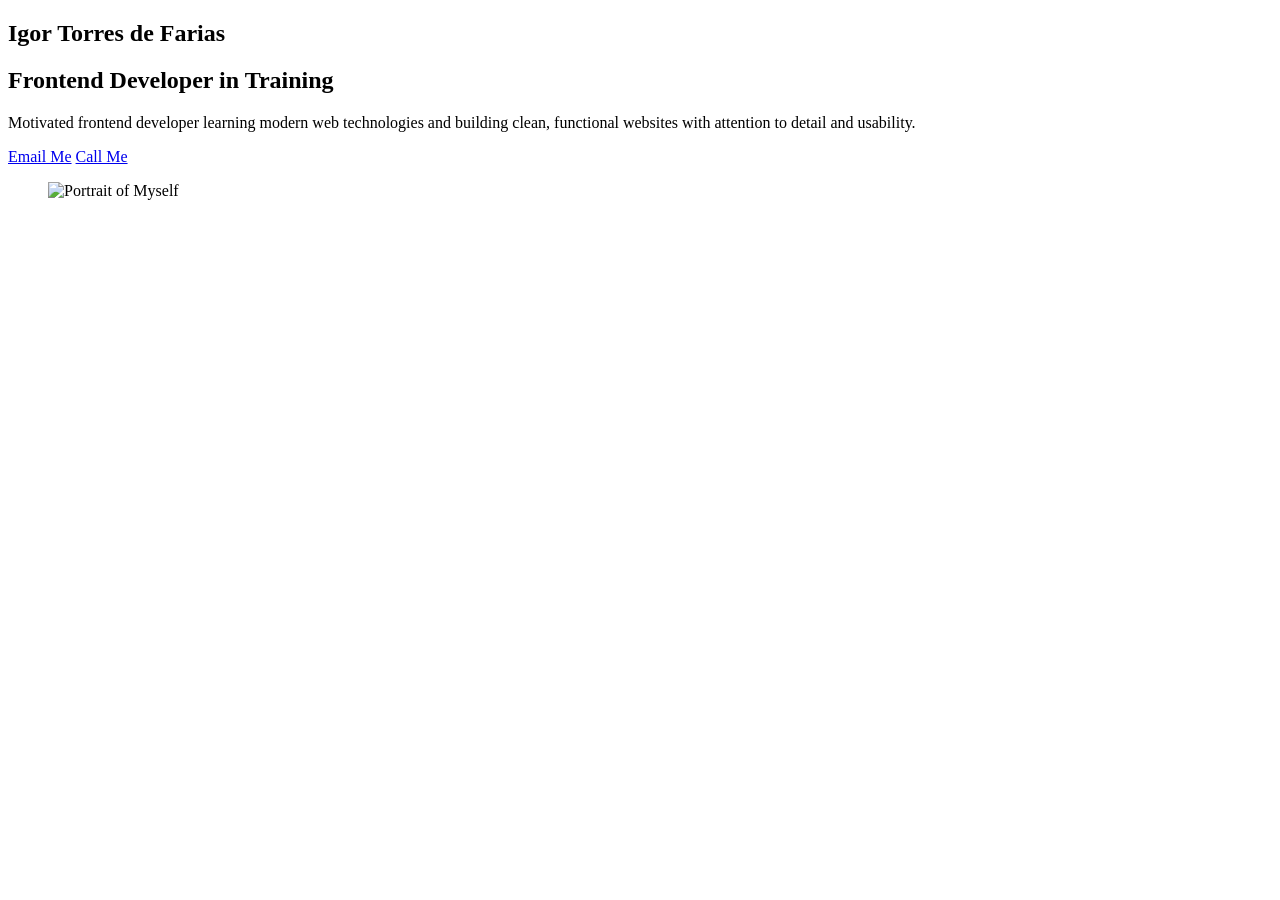
==== 00_e_business_card/index.html @ c2c28562 "Rename project folders and add final project placeholder" ====
<!DOCTYPE html>
<html lang="en">
<head>
  <meta charset="UTF-8" />
  <meta name="viewport" content="width=device-width, initial-scale=1.0" />
  <title>Igor Torres Business Card</title>
  <link rel="stylesheet" href="style.css" />
</head>
<body>
  <main class="card">
    <section class="info">
      <div class="name-job">
        <h1>Igor Torres de Farias</h1>
        <h2>Frontend Developer in Training</h2>
      </div>

      <p class="description">
        Motivated frontend developer learning modern web technologies and building clean, functional websites with attention to detail and usability.
      </p>

      <div class="contacts">
        <a href="mailto:igor.tfarias@gmail.com">Email Me</a>
        <a href="tel:+12134215398">Call Me</a>
      </div>
    </section>

    <figure class="portrait">
      <img src="https://raw.githubusercontent.com/igortfarias/frontenddeveloper/refs/heads/main/e_portfolio/assets/me.png" alt="Portrait of Myself" />
    </figure>
  </main>
  <script src="script.js"></script>
</body>
</html>
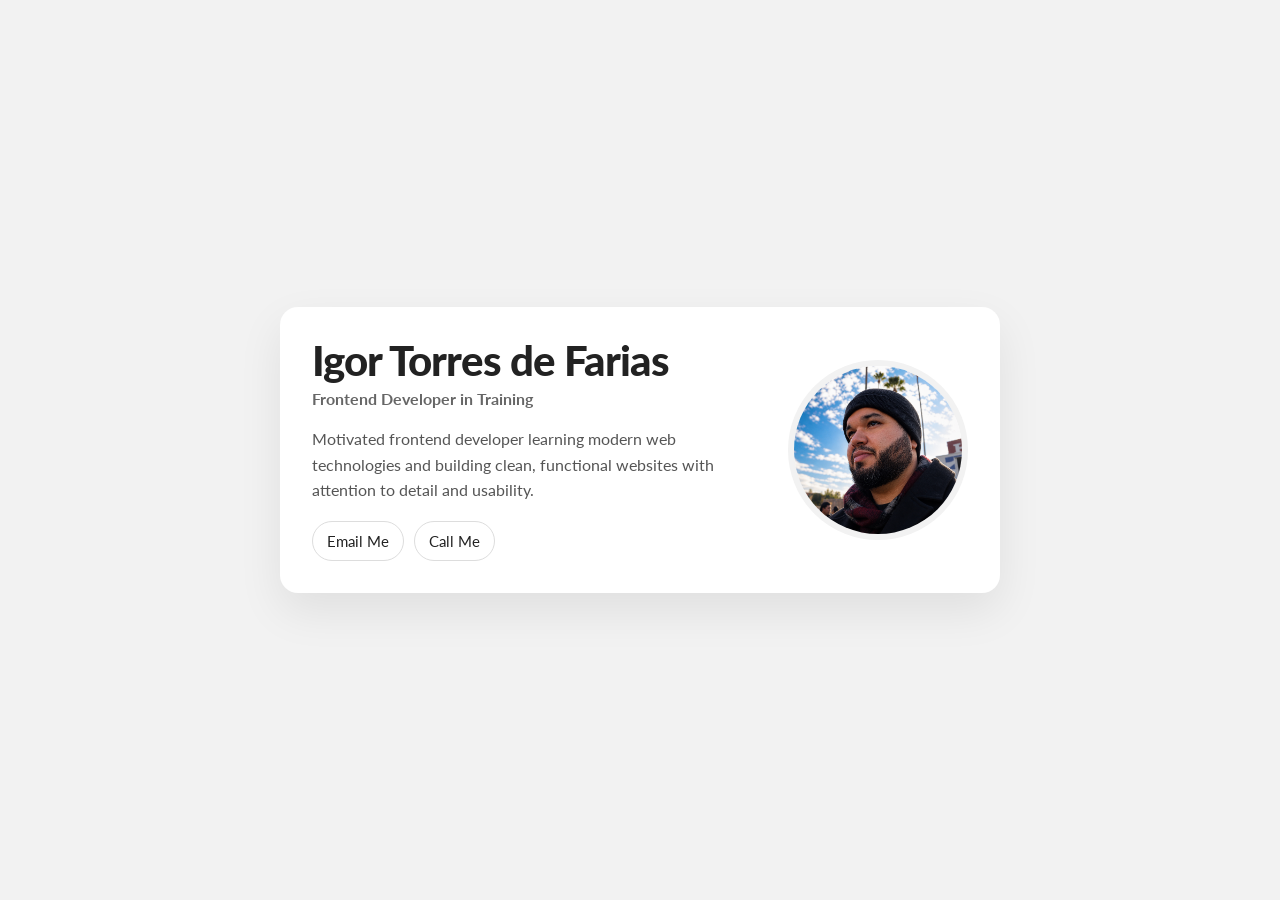
==== commit 479494f6: "modified:   00_e_business_card/index.html" ====
--- a/00_e_business_card/index.html
+++ b/00_e_business_card/index.html
@@ -5,7 +5,7 @@
   <meta charset="UTF-8" />
   <meta name="viewport" content="width=device-width, initial-scale=1.0" />
   <title>Igor Torres Business Card</title>
-  <link rel="stylesheet" href="style.css" />
+  <link rel="stylesheet" href="styles.css" />
 </head>
 <body>
   <main class="card">
@@ -26,7 +26,7 @@
     </section>
 
     <figure class="portrait">
-      <img src="https://raw.githubusercontent.com/igortfarias/frontenddeveloper/refs/heads/main/e_portfolio/assets/me.png" alt="Portrait of Myself" />
+      <img src="../00_e_portfolio/assets/me.png" alt="Portrait of Myself" />
     </figure>
   </main>
   <script src="script.js"></script>
--- a/00_e_business_card/styles.css
+++ b/00_e_business_card/styles.css
@@ -0,0 +1,118 @@
+@import url('https://fonts.googleapis.com/css2?family=Lato:wght@400;700&family=Press+Start+2P&display=swap');
+
+* {
+    margin: 0;
+    padding: 0;
+    box-sizing: border-box;
+}
+
+body {
+    min-height: 100vh;
+    display: flex;
+    align-items: center;
+    justify-content: center;
+    padding: 24px;
+    background: #f2f2f2;
+    font-family: "Lato", sans-serif;
+    color: #222;
+}
+
+.card {
+    width: 100%;
+    max-width: 720px;
+    background: #fff;
+    border-radius: 18px;
+    padding: 32px;
+    display: grid;
+    grid-template-columns: 1fr 180px;
+    gap: 32px;
+    align-items: center;
+    box-shadow: 0 18px 45px rgba(0, 0, 0, 0.08);
+}
+
+.info {
+    display: flex;
+    flex-direction: column;
+    gap: 18px;
+}
+
+h1 {
+    font-size: clamp(1.8rem, 4vw, 2.6rem);
+    line-height: 1.05;
+    font-weight: 900;
+    letter-spacing: -1px;
+}
+
+h2 {
+    margin-top: 6px;
+    font-size: 1rem;
+    font-weight: 700;
+    color: #666;
+}
+
+.description {
+    max-width: 460px;
+    font-size: 1rem;
+    line-height: 1.6;
+    color: #555;
+}
+
+.contacts {
+    display: flex;
+    flex-wrap: wrap;
+    gap: 10px;
+}
+
+.contacts a {
+    text-decoration: none;
+    color: #222;
+    border: 1px solid #ddd;
+    padding: 10px 14px;
+    border-radius: 999px;
+    font-size: 0.95rem;
+    transition: 0.2s ease;
+}
+
+.contacts a:hover {
+    background: #222;
+    color: #fff;
+    border-color: #222;
+}
+
+.portrait {
+    width: 180px;
+    height: 180px;
+    border-radius: 50%;
+    overflow: hidden;
+    justify-self: center;
+    border: 6px solid #f2f2f2;
+}
+
+.portrait img {
+    width: 100%;
+    height: 100%;
+    object-fit: cover;
+    display: block;
+}
+
+@media (max-width: 650px) {
+    .card {
+    grid-template-columns: 1fr;
+    text-align: center;
+    padding: 28px 22px;
+    }
+
+    .portrait {
+    order: -1;
+    width: 150px;
+    height: 150px;
+    }
+
+    .description {
+    margin: 0 auto;
+    }
+
+    .contacts {
+    justify-content: center;
+    }
+}
